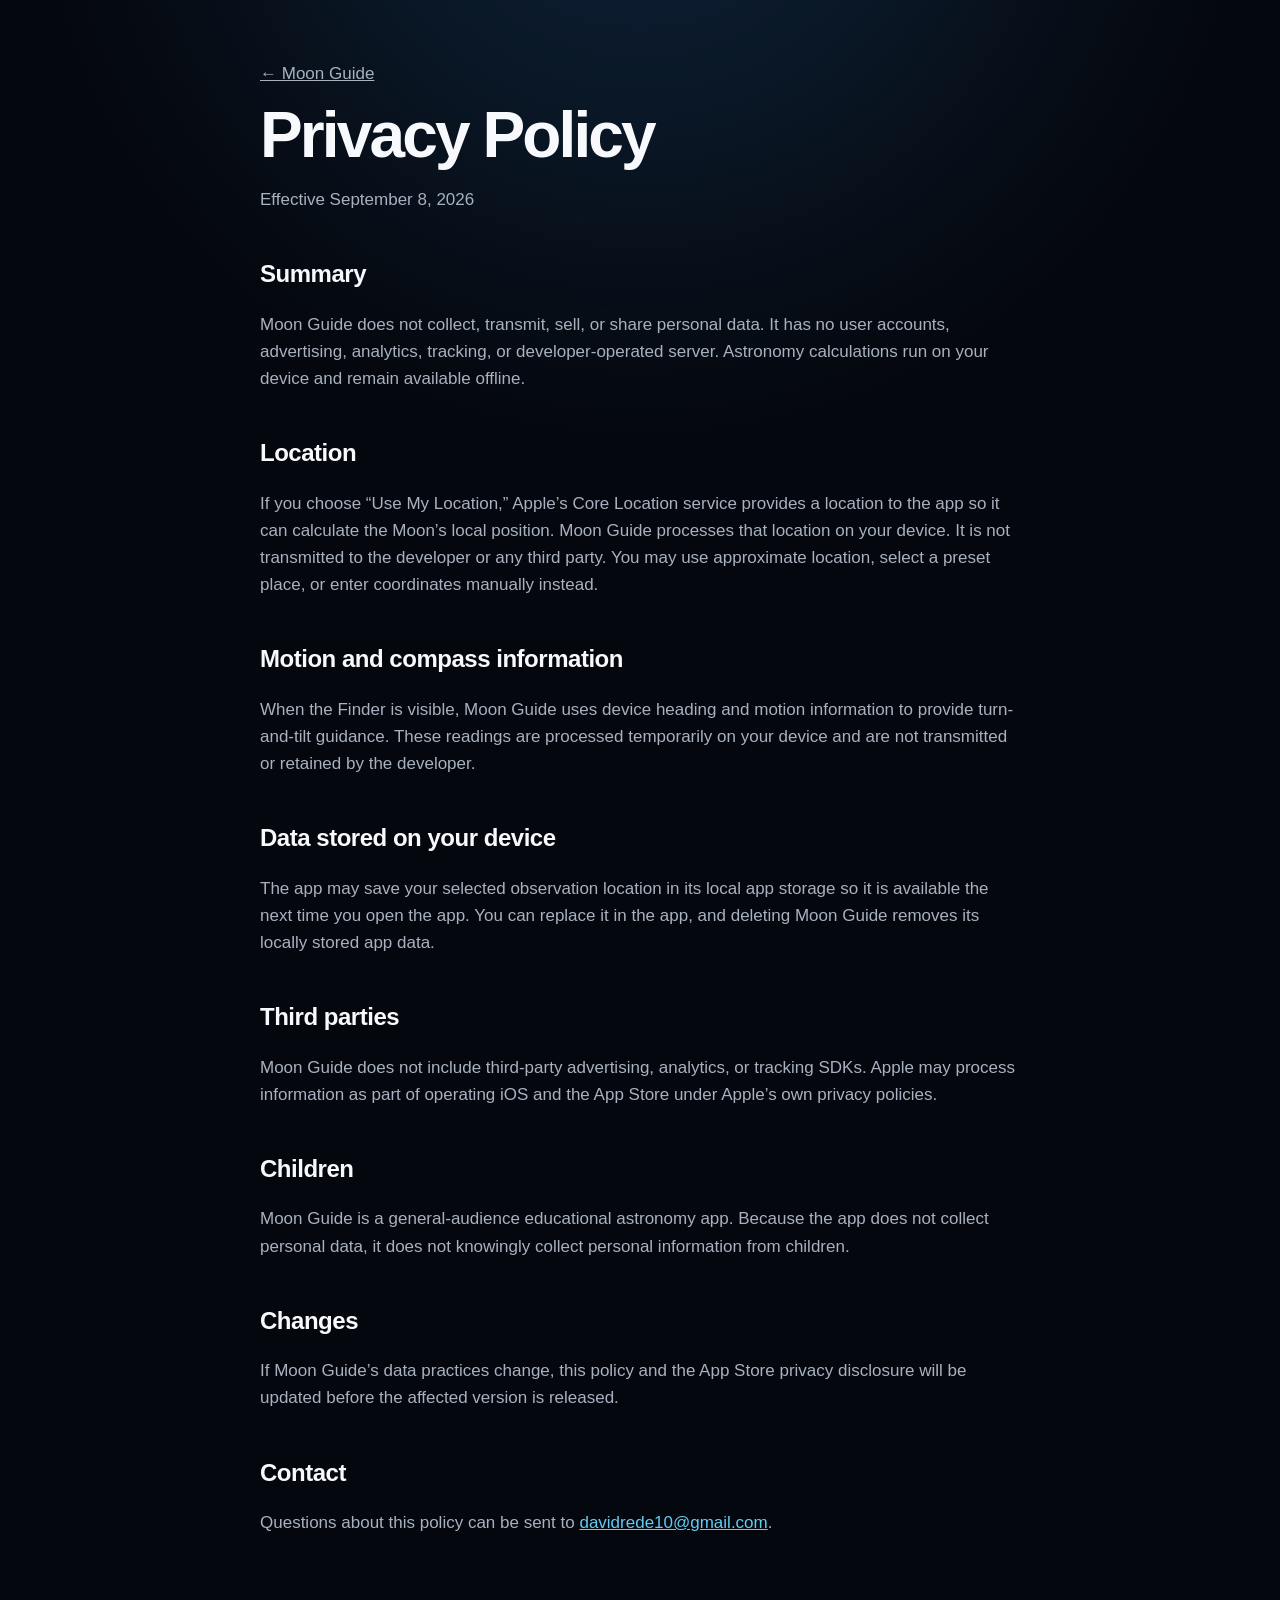
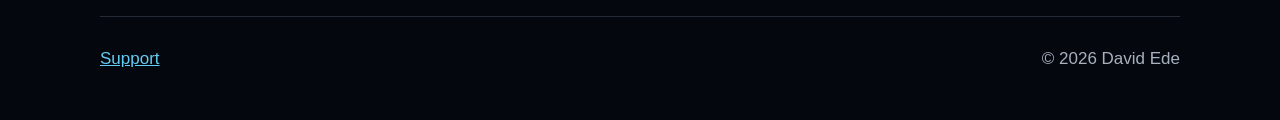
==== privacy.html @ ad659d66 "Publish Moon Guide support and privacy site" ====
<!doctype html>
<html lang="en">
<head>
  <meta charset="utf-8">
  <meta name="viewport" content="width=device-width, initial-scale=1">
  <meta name="description" content="Privacy policy for Moon Guide on iPhone.">
  <title>Moon Guide Privacy Policy</title>
  <link rel="stylesheet" href="style.css">
</head>
<body>
  <main class="document">
    <a class="back" href="index.html">← Moon Guide</a>
    <h1>Privacy Policy</h1>
    <p class="updated">Effective September 8, 2026</p>

    <h2>Summary</h2>
    <p>Moon Guide does not collect, transmit, sell, or share personal data. It has no user accounts, advertising, analytics, tracking, or developer-operated server. Astronomy calculations run on your device and remain available offline.</p>

    <h2>Location</h2>
    <p>If you choose “Use My Location,” Apple’s Core Location service provides a location to the app so it can calculate the Moon’s local position. Moon Guide processes that location on your device. It is not transmitted to the developer or any third party. You may use approximate location, select a preset place, or enter coordinates manually instead.</p>

    <h2>Motion and compass information</h2>
    <p>When the Finder is visible, Moon Guide uses device heading and motion information to provide turn-and-tilt guidance. These readings are processed temporarily on your device and are not transmitted or retained by the developer.</p>

    <h2>Data stored on your device</h2>
    <p>The app may save your selected observation location in its local app storage so it is available the next time you open the app. You can replace it in the app, and deleting Moon Guide removes its locally stored app data.</p>

    <h2>Third parties</h2>
    <p>Moon Guide does not include third-party advertising, analytics, or tracking SDKs. Apple may process information as part of operating iOS and the App Store under Apple’s own privacy policies.</p>

    <h2>Children</h2>
    <p>Moon Guide is a general-audience educational astronomy app. Because the app does not collect personal data, it does not knowingly collect personal information from children.</p>

    <h2>Changes</h2>
    <p>If Moon Guide’s data practices change, this policy and the App Store privacy disclosure will be updated before the affected version is released.</p>

    <h2>Contact</h2>
    <p>Questions about this policy can be sent to <a href="mailto:davidrede10@gmail.com?subject=Moon%20Guide%20Privacy">davidrede10@gmail.com</a>.</p>
  </main>
  <footer><a href="support.html">Support</a><span>© 2026 David Ede</span></footer>
</body>
</html>
---- style.css ----
:root {
  color-scheme: dark;
  --bg: #04070d;
  --card: #111722;
  --text: #f7f9fc;
  --muted: #a8b1bf;
  --blue: #63ccf3;
  --gold: #f8c35d;
}
* { box-sizing: border-box; }
html { background: var(--bg); }
body {
  margin: 0;
  color: var(--text);
  background:
    radial-gradient(circle at 50% -10%, rgba(36, 91, 145, .35), transparent 38rem),
    var(--bg);
  font: 17px/1.6 -apple-system, BlinkMacSystemFont, "Segoe UI", sans-serif;
}
a { color: var(--blue); }
main, footer { width: min(1080px, calc(100% - 40px)); margin-inline: auto; }
.hero { text-align: center; padding: 76px 0 90px; }
.moon {
  width: 160px; height: 160px; margin: 0 auto 32px; border-radius: 50%;
  background: radial-gradient(circle at 62% 38%, #fffde8 0 3%, #d8dae4 24%, #777d8b 60%, #222937 76%);
  box-shadow: 0 0 64px rgba(150, 208, 255, .22), inset -42px 0 30px rgba(2, 5, 12, .78);
}
.eyebrow { color: var(--blue); font-weight: 700; letter-spacing: .14em; font-size: 13px; }
h1 { font-size: clamp(43px, 7vw, 82px); letter-spacing: -.045em; line-height: 1.03; margin: 16px 0 22px; }
.lead { color: var(--muted); font-size: clamp(20px, 3vw, 28px); max-width: 760px; margin: 0 auto 28px; }
.badge { display: inline-block; border: 1px solid #2a3443; background: #0c1119; border-radius: 999px; padding: 8px 16px; color: #dbe3ed; }
.features { display: grid; grid-template-columns: repeat(2, 1fr); gap: 18px; }
article, .statement { padding: 30px; background: color-mix(in srgb, var(--card) 92%, transparent); border: 1px solid #252d39; border-radius: 24px; }
article span { color: var(--gold); font-weight: 700; }
h2 { margin: 8px 0; font-size: 24px; letter-spacing: -.02em; }
article p, .statement p, .document p { color: var(--muted); margin-bottom: 0; }
.statement { margin: 18px 0 80px; text-align: center; padding: 54px 30px; }
.statement h2 { font-size: clamp(28px, 4vw, 44px); }
.statement p { max-width: 760px; margin: 14px auto 0; }
.document { max-width: 760px; padding: 60px 0 80px; }
.document h1 { font-size: clamp(42px, 7vw, 64px); margin-bottom: 8px; }
.document h2 { margin-top: 42px; }
.updated, .back { color: var(--muted); }
footer { border-top: 1px solid #232b37; display: flex; gap: 22px; padding: 28px 0 48px; color: var(--muted); }
footer span { margin-left: auto; }
@media (max-width: 660px) {
  .hero { padding-top: 54px; }
  .features { grid-template-columns: 1fr; }
  footer { flex-wrap: wrap; }
}
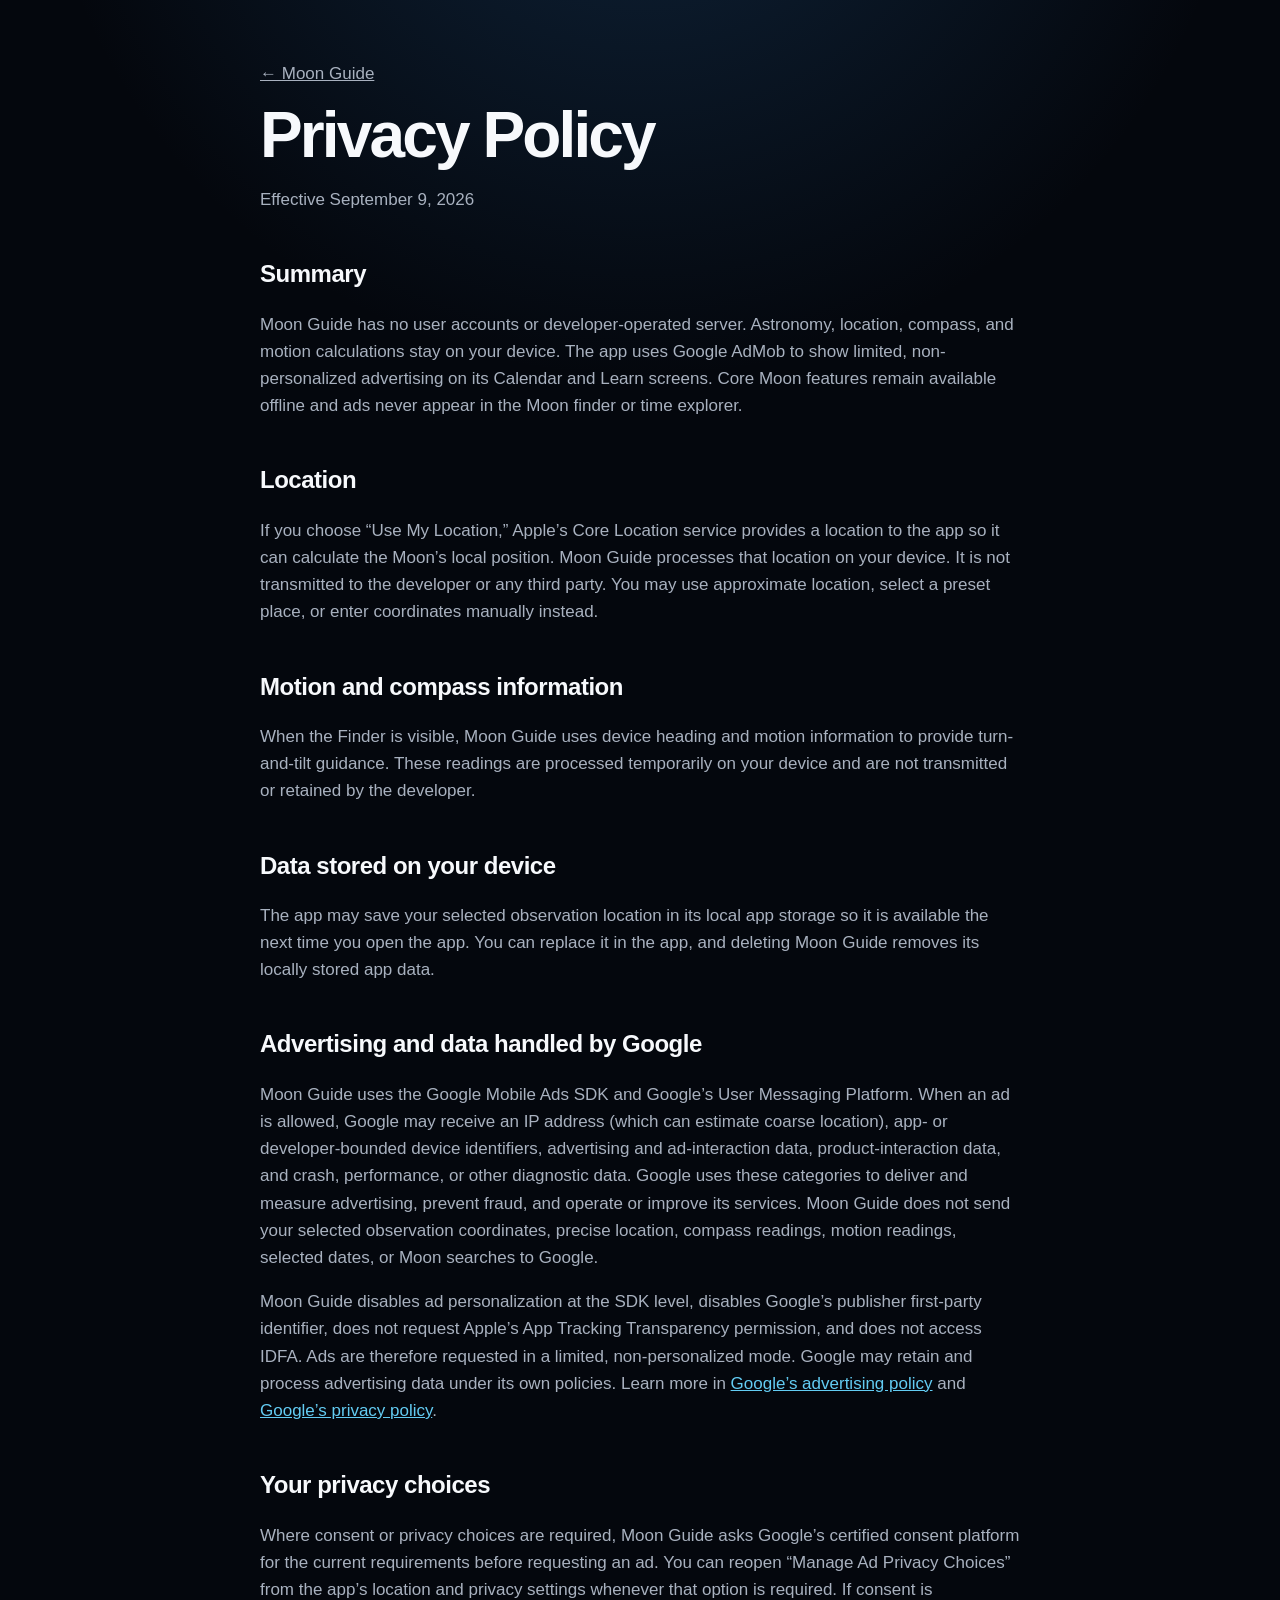
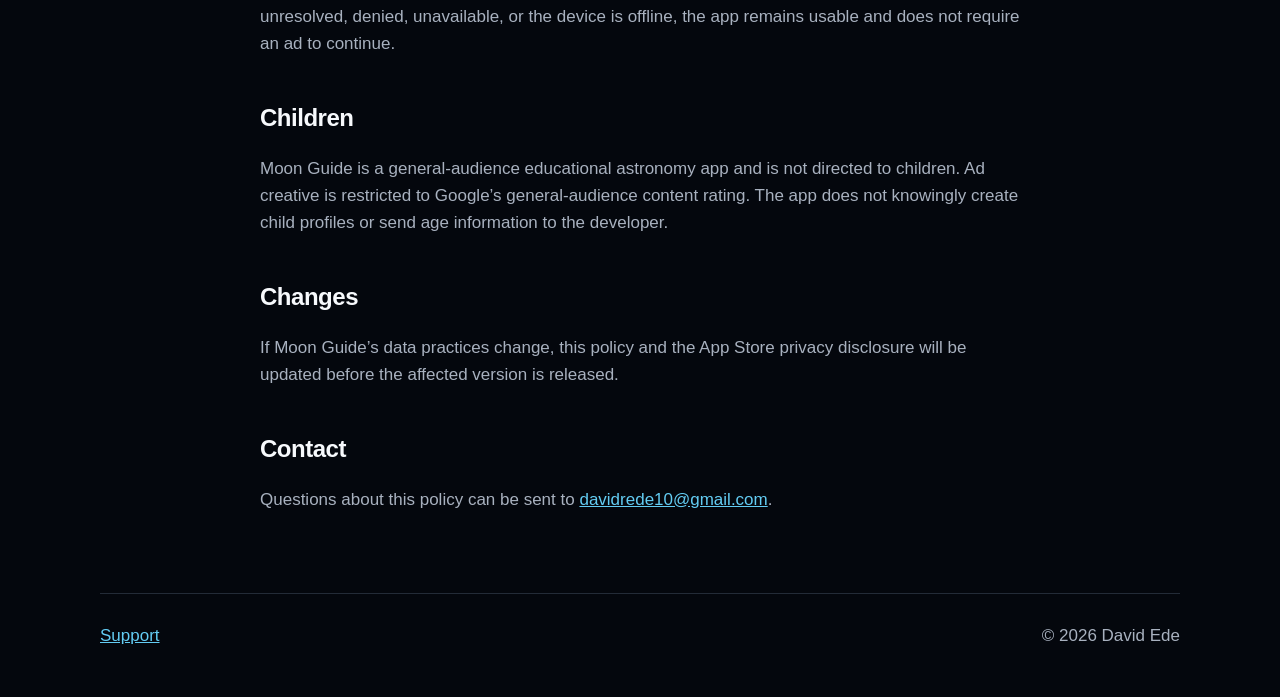
==== commit f5b21000: "Update Moon Guide privacy policy for limited ads" ====
--- a/privacy.html
+++ b/privacy.html
@@ -11,10 +11,10 @@
   <main class="document">
     <a class="back" href="index.html">← Moon Guide</a>
     <h1>Privacy Policy</h1>
-    <p class="updated">Effective September 8, 2026</p>
+    <p class="updated">Effective September 9, 2026</p>
 
     <h2>Summary</h2>
-    <p>Moon Guide does not collect, transmit, sell, or share personal data. It has no user accounts, advertising, analytics, tracking, or developer-operated server. Astronomy calculations run on your device and remain available offline.</p>
+    <p>Moon Guide has no user accounts or developer-operated server. Astronomy, location, compass, and motion calculations stay on your device. The app uses Google AdMob to show limited, non-personalized advertising on its Calendar and Learn screens. Core Moon features remain available offline and ads never appear in the Moon finder or time explorer.</p>
 
     <h2>Location</h2>
     <p>If you choose “Use My Location,” Apple’s Core Location service provides a location to the app so it can calculate the Moon’s local position. Moon Guide processes that location on your device. It is not transmitted to the developer or any third party. You may use approximate location, select a preset place, or enter coordinates manually instead.</p>
@@ -25,11 +25,15 @@
     <h2>Data stored on your device</h2>
     <p>The app may save your selected observation location in its local app storage so it is available the next time you open the app. You can replace it in the app, and deleting Moon Guide removes its locally stored app data.</p>
 
-    <h2>Third parties</h2>
-    <p>Moon Guide does not include third-party advertising, analytics, or tracking SDKs. Apple may process information as part of operating iOS and the App Store under Apple’s own privacy policies.</p>
+    <h2>Advertising and data handled by Google</h2>
+    <p>Moon Guide uses the Google Mobile Ads SDK and Google’s User Messaging Platform. When an ad is allowed, Google may receive an IP address (which can estimate coarse location), app- or developer-bounded device identifiers, advertising and ad-interaction data, product-interaction data, and crash, performance, or other diagnostic data. Google uses these categories to deliver and measure advertising, prevent fraud, and operate or improve its services. Moon Guide does not send your selected observation coordinates, precise location, compass readings, motion readings, selected dates, or Moon searches to Google.</p>
+    <p>Moon Guide disables ad personalization at the SDK level, disables Google’s publisher first-party identifier, does not request Apple’s App Tracking Transparency permission, and does not access IDFA. Ads are therefore requested in a limited, non-personalized mode. Google may retain and process advertising data under its own policies. Learn more in <a href="https://policies.google.com/technologies/ads">Google’s advertising policy</a> and <a href="https://policies.google.com/privacy">Google’s privacy policy</a>.</p>
+
+    <h2>Your privacy choices</h2>
+    <p>Where consent or privacy choices are required, Moon Guide asks Google’s certified consent platform for the current requirements before requesting an ad. You can reopen “Manage Ad Privacy Choices” from the app’s location and privacy settings whenever that option is required. If consent is unresolved, denied, unavailable, or the device is offline, the app remains usable and does not require an ad to continue.</p>
 
     <h2>Children</h2>
-    <p>Moon Guide is a general-audience educational astronomy app. Because the app does not collect personal data, it does not knowingly collect personal information from children.</p>
+    <p>Moon Guide is a general-audience educational astronomy app and is not directed to children. Ad creative is restricted to Google’s general-audience content rating. The app does not knowingly create child profiles or send age information to the developer.</p>
 
     <h2>Changes</h2>
     <p>If Moon Guide’s data practices change, this policy and the App Store privacy disclosure will be updated before the affected version is released.</p>
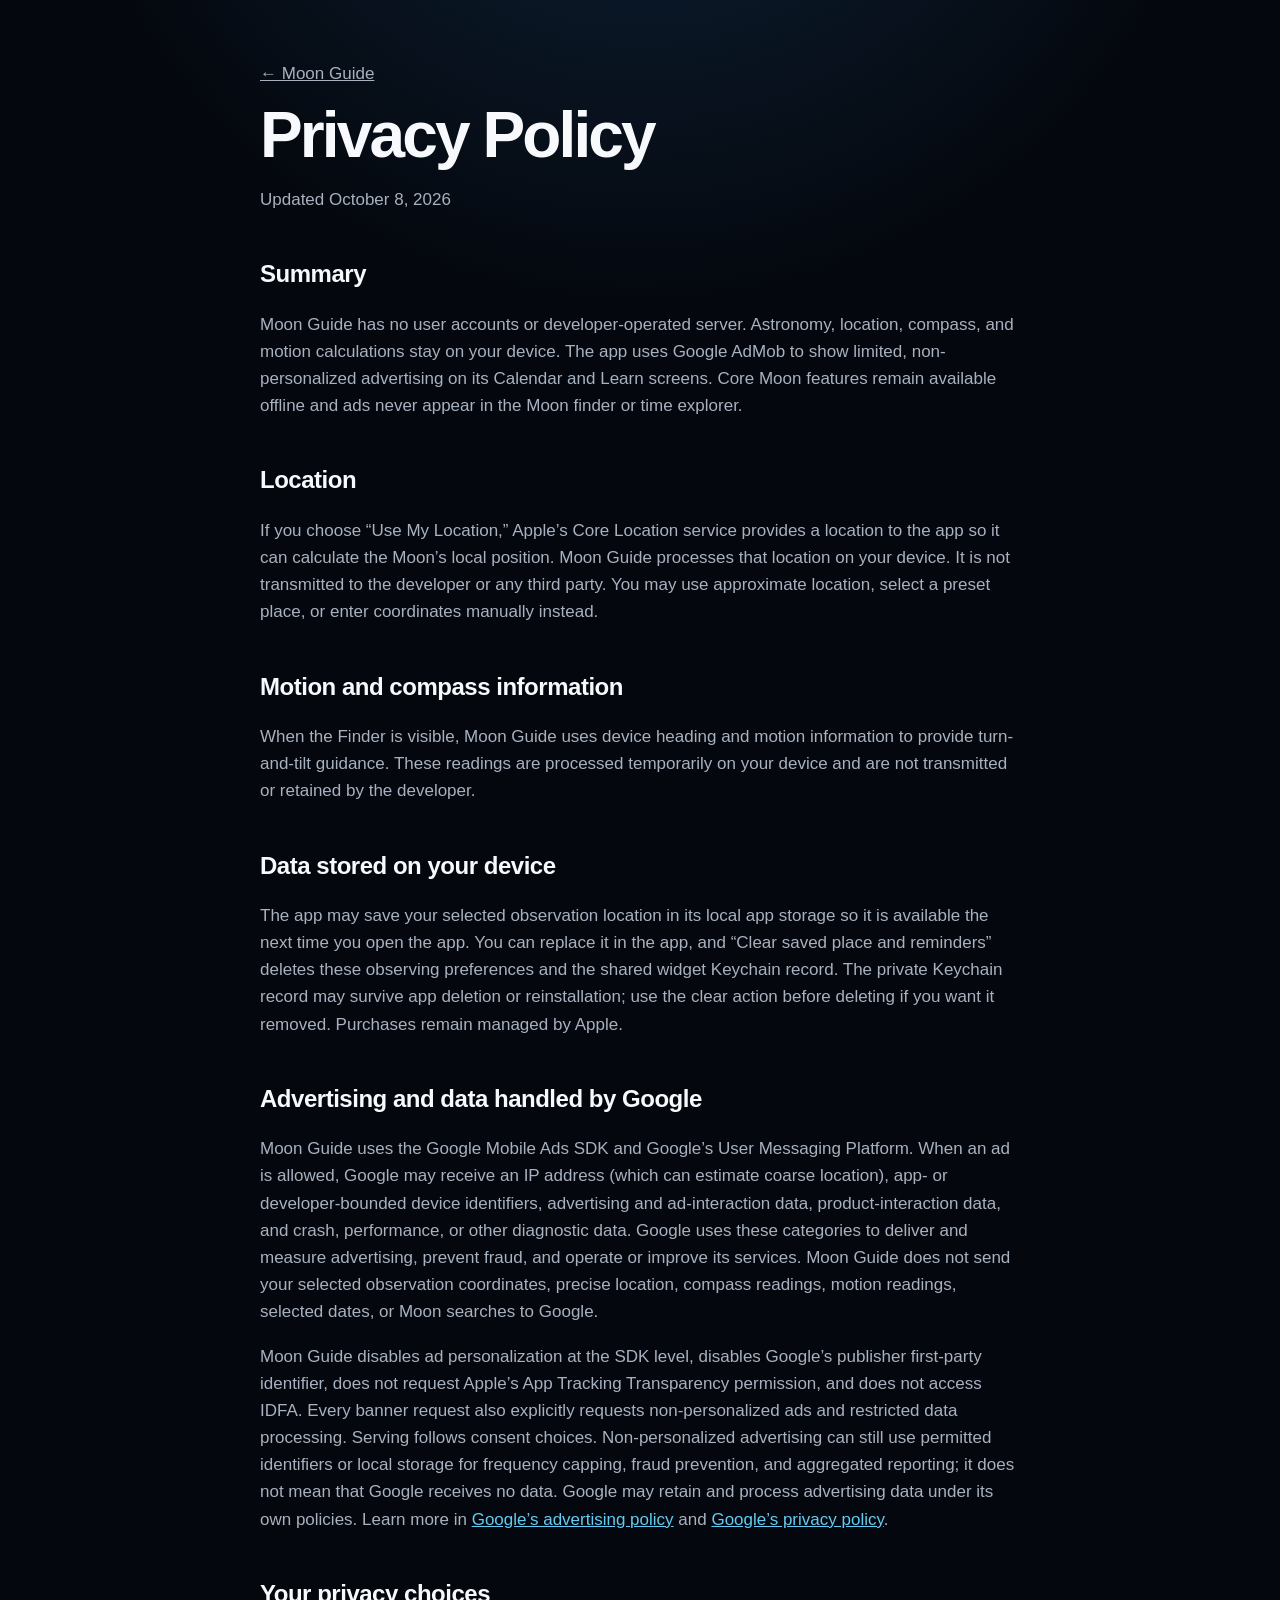
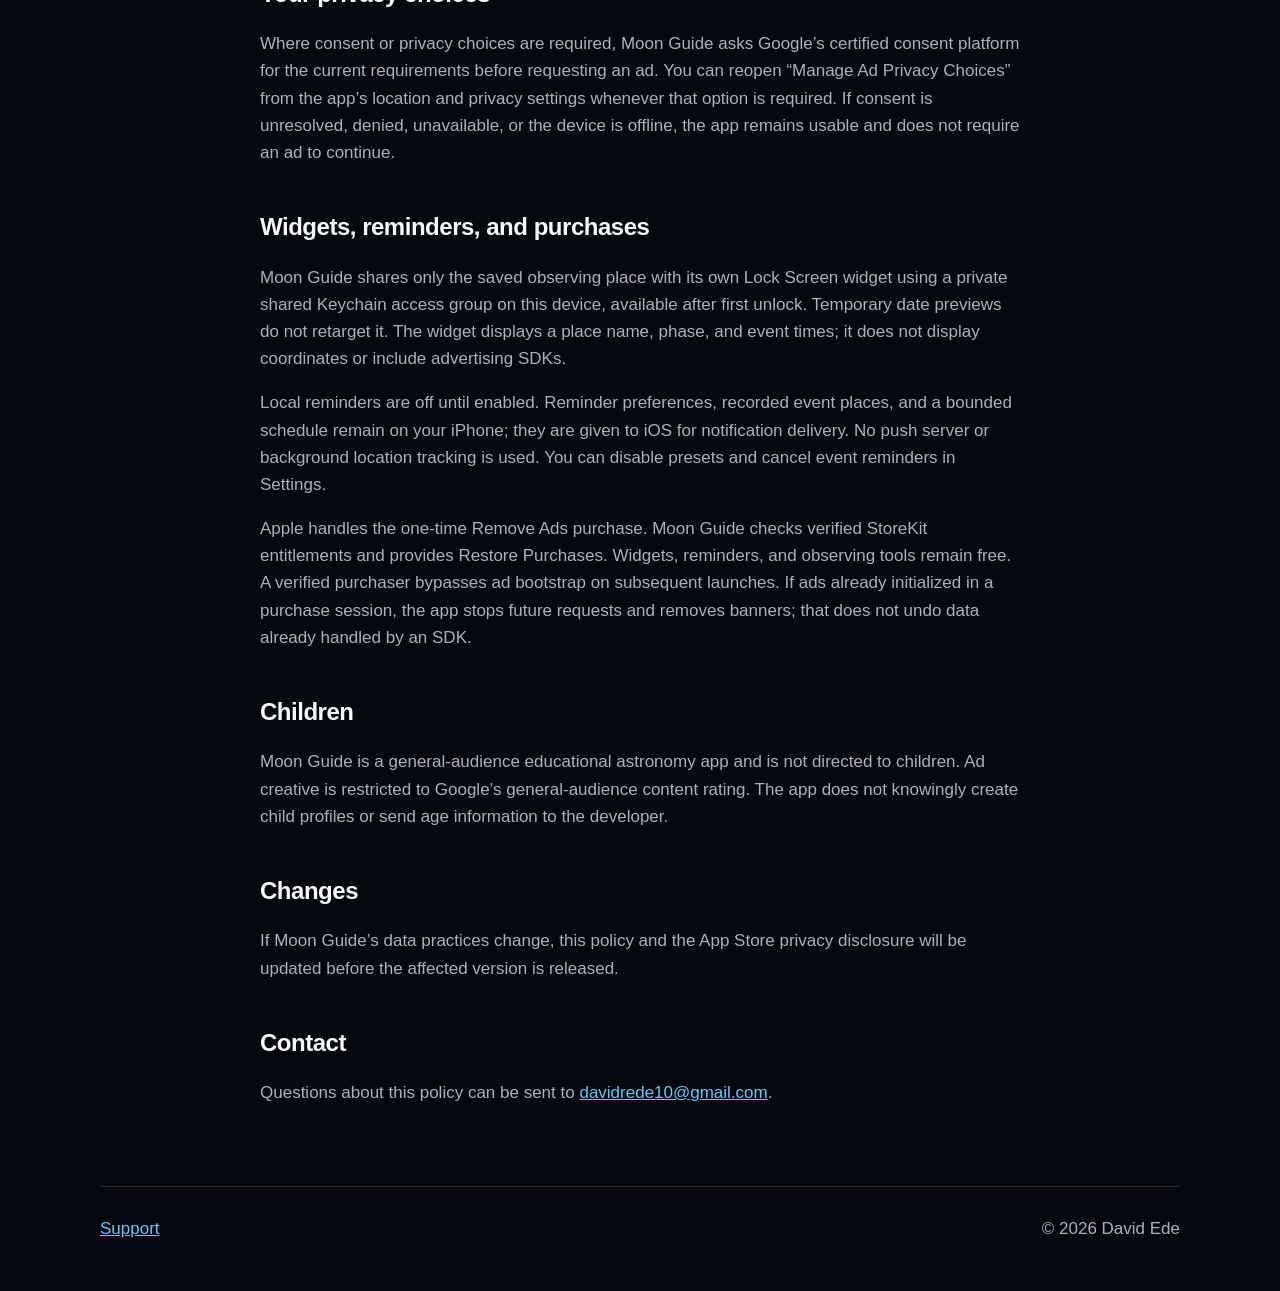
==== commit 261b1c89: "Document widgets reminders purchases and persistent banners" ====
--- a/privacy.html
+++ b/privacy.html
@@ -11,7 +11,7 @@
   <main class="document">
     <a class="back" href="index.html">← Moon Guide</a>
     <h1>Privacy Policy</h1>
-    <p class="updated">Effective September 9, 2026</p>
+    <p class="updated">Updated October 8, 2026</p>
 
     <h2>Summary</h2>
     <p>Moon Guide has no user accounts or developer-operated server. Astronomy, location, compass, and motion calculations stay on your device. The app uses Google AdMob to show limited, non-personalized advertising on its Calendar and Learn screens. Core Moon features remain available offline and ads never appear in the Moon finder or time explorer.</p>
@@ -23,15 +23,19 @@
     <p>When the Finder is visible, Moon Guide uses device heading and motion information to provide turn-and-tilt guidance. These readings are processed temporarily on your device and are not transmitted or retained by the developer.</p>
 
     <h2>Data stored on your device</h2>
-    <p>The app may save your selected observation location in its local app storage so it is available the next time you open the app. You can replace it in the app, and deleting Moon Guide removes its locally stored app data.</p>
+    <p>The app may save your selected observation location in its local app storage so it is available the next time you open the app. You can replace it in the app, and “Clear saved place and reminders” deletes these observing preferences and the shared widget Keychain record. The private Keychain record may survive app deletion or reinstallation; use the clear action before deleting if you want it removed. Purchases remain managed by Apple.</p>
 
     <h2>Advertising and data handled by Google</h2>
     <p>Moon Guide uses the Google Mobile Ads SDK and Google’s User Messaging Platform. When an ad is allowed, Google may receive an IP address (which can estimate coarse location), app- or developer-bounded device identifiers, advertising and ad-interaction data, product-interaction data, and crash, performance, or other diagnostic data. Google uses these categories to deliver and measure advertising, prevent fraud, and operate or improve its services. Moon Guide does not send your selected observation coordinates, precise location, compass readings, motion readings, selected dates, or Moon searches to Google.</p>
-    <p>Moon Guide disables ad personalization at the SDK level, disables Google’s publisher first-party identifier, does not request Apple’s App Tracking Transparency permission, and does not access IDFA. Ads are therefore requested in a limited, non-personalized mode. Google may retain and process advertising data under its own policies. Learn more in <a href="https://policies.google.com/technologies/ads">Google’s advertising policy</a> and <a href="https://policies.google.com/privacy">Google’s privacy policy</a>.</p>
+    <p>Moon Guide disables ad personalization at the SDK level, disables Google’s publisher first-party identifier, does not request Apple’s App Tracking Transparency permission, and does not access IDFA. Every banner request also explicitly requests non-personalized ads and restricted data processing. Serving follows consent choices. Non-personalized advertising can still use permitted identifiers or local storage for frequency capping, fraud prevention, and aggregated reporting; it does not mean that Google receives no data. Google may retain and process advertising data under its own policies. Learn more in <a href="https://policies.google.com/technologies/ads">Google’s advertising policy</a> and <a href="https://policies.google.com/privacy">Google’s privacy policy</a>.</p>
 
     <h2>Your privacy choices</h2>
     <p>Where consent or privacy choices are required, Moon Guide asks Google’s certified consent platform for the current requirements before requesting an ad. You can reopen “Manage Ad Privacy Choices” from the app’s location and privacy settings whenever that option is required. If consent is unresolved, denied, unavailable, or the device is offline, the app remains usable and does not require an ad to continue.</p>
 
+    <h2>Widgets, reminders, and purchases</h2>
+    <p>Moon Guide shares only the saved observing place with its own Lock Screen widget using a private shared Keychain access group on this device, available after first unlock. Temporary date previews do not retarget it. The widget displays a place name, phase, and event times; it does not display coordinates or include advertising SDKs.</p>
+    <p>Local reminders are off until enabled. Reminder preferences, recorded event places, and a bounded schedule remain on your iPhone; they are given to iOS for notification delivery. No push server or background location tracking is used. You can disable presets and cancel event reminders in Settings.</p>
+    <p>Apple handles the one-time Remove Ads purchase. Moon Guide checks verified StoreKit entitlements and provides Restore Purchases. Widgets, reminders, and observing tools remain free. A verified purchaser bypasses ad bootstrap on subsequent launches. If ads already initialized in a purchase session, the app stops future requests and removes banners; that does not undo data already handled by an SDK.</p>
     <h2>Children</h2>
     <p>Moon Guide is a general-audience educational astronomy app and is not directed to children. Ad creative is restricted to Google’s general-audience content rating. The app does not knowingly create child profiles or send age information to the developer.</p>
 
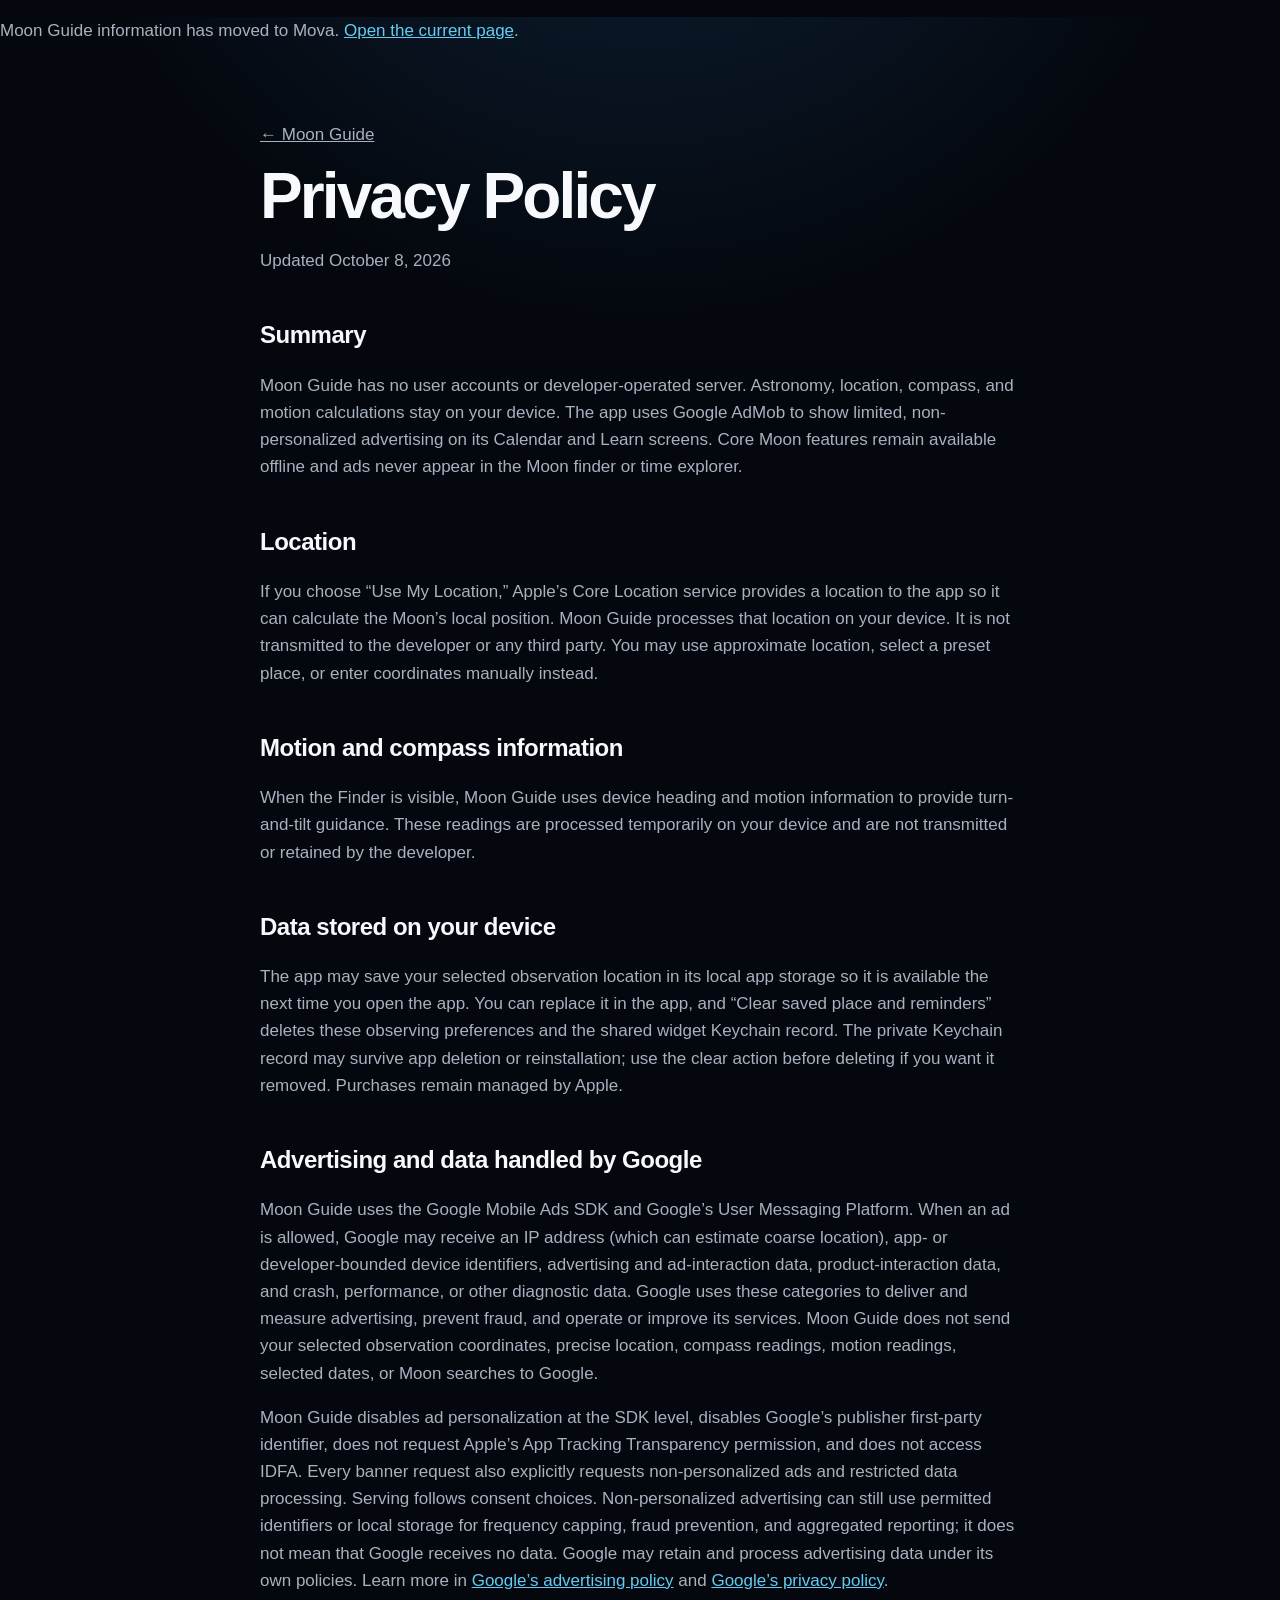
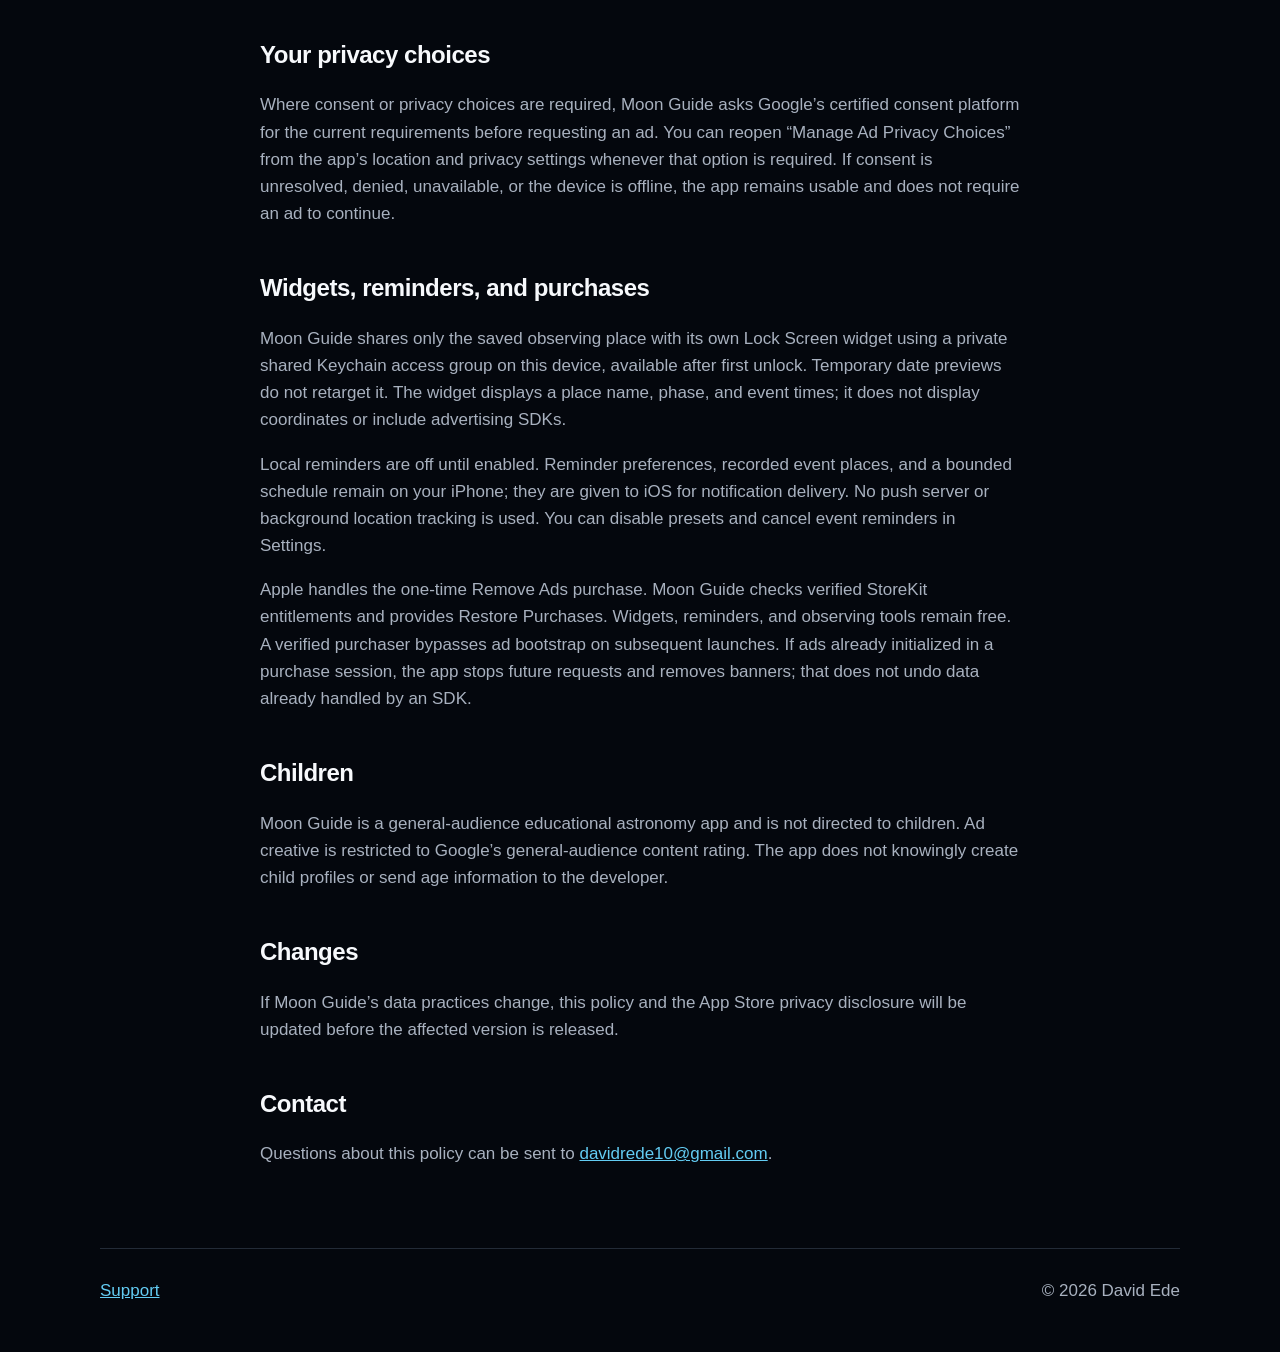
==== commit fc512d98: "Prepare compatibility redirects to Moon Guide pages on Mova" ====
--- a/privacy.html
+++ b/privacy.html
@@ -2,12 +2,16 @@
 <html lang="en">
 <head>
   <meta charset="utf-8">
+  <link rel="canonical" href="https://www.learnmova.com/privacy/moon-guide">
+  <meta name="robots" content="noindex,follow">
+  <meta http-equiv="refresh" content="5;url=https://www.learnmova.com/privacy/moon-guide">
   <meta name="viewport" content="width=device-width, initial-scale=1">
   <meta name="description" content="Privacy policy for Moon Guide on iPhone.">
   <title>Moon Guide Privacy Policy</title>
   <link rel="stylesheet" href="style.css">
 </head>
 <body>
+  <p class="updated">Moon Guide information has moved to Mova. <a href="https://www.learnmova.com/privacy/moon-guide">Open the current page</a>.</p>
   <main class="document">
     <a class="back" href="index.html">← Moon Guide</a>
     <h1>Privacy Policy</h1>
